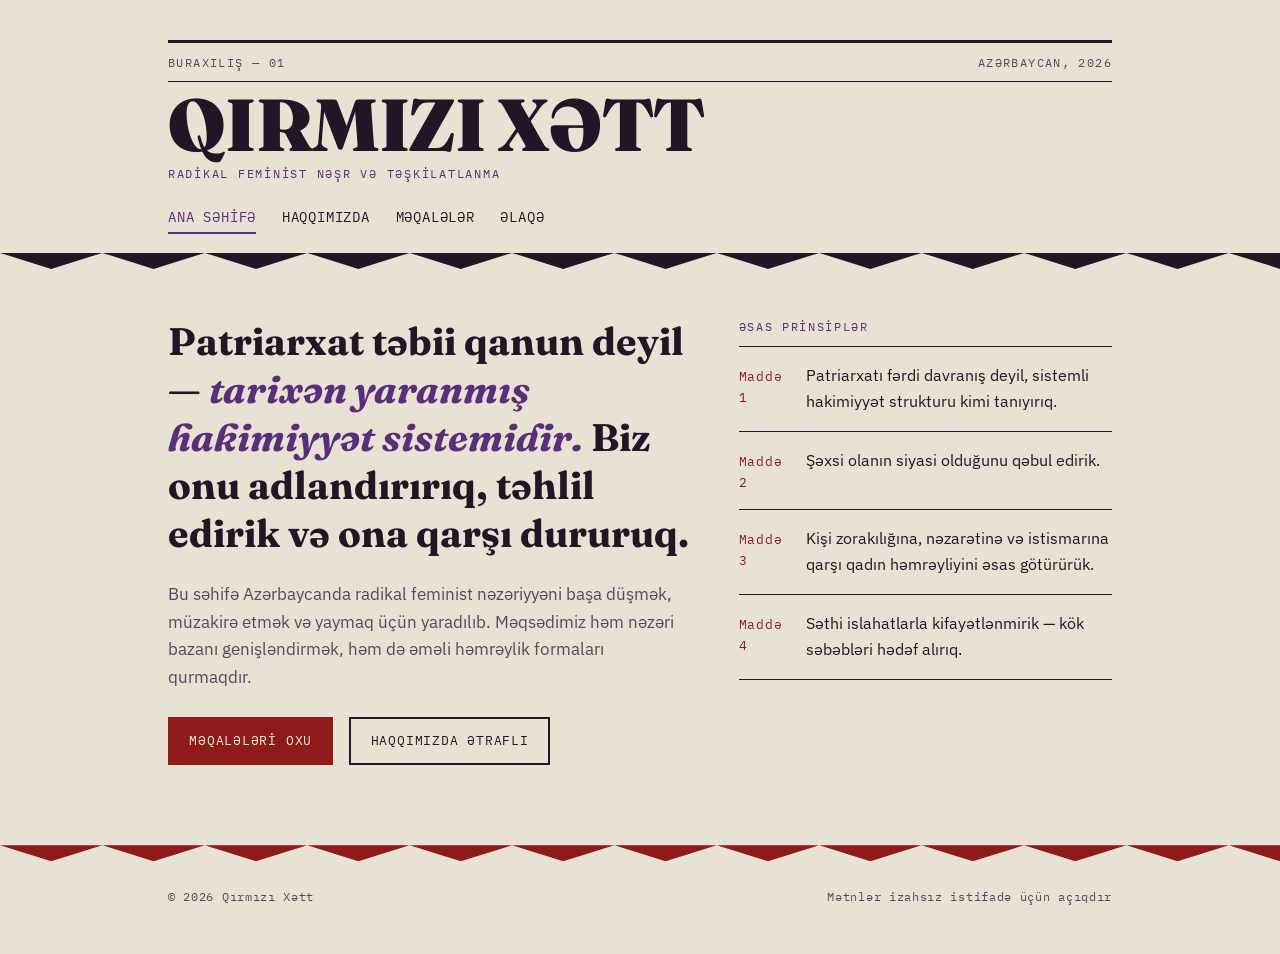
==== index.html @ 1944207a "Build static radfem Azerbaijani site without Supabase Drops accounts, admin panel and article submis" ====
<!DOCTYPE html>
<html lang="az">
<head>
<meta charset="UTF-8">
<meta name="viewport" content="width=device-width, initial-scale=1.0">
<title>Qırmızı Xətt — Ana Səhifə</title>
<meta name="description" content="Azərbaycan dilində radikal feminist nəzəriyyə, təhlil və resurslar.">
<link rel="stylesheet" href="styles.css">
</head>
<body>

<header class="masthead">
  <div class="masthead__top">
    <span>Buraxılış — 01</span>
    <span>Azərbaycan, 2026</span>
  </div>
  <a href="index.html" class="masthead__title">QIRMIZI XƏTT</a>
  <p class="masthead__tagline">Radikal Feminist Nəşr və Təşkilatlanma</p>
  <nav class="primary" aria-label="Əsas naviqasiya">
    <a href="index.html" aria-current="page">Ana Səhifə</a>
    <a href="about.html">Haqqımızda</a>
    <a href="articles.html">Məqalələr</a>
    <a href="contact.html">Əlaqə</a>
  </nav>
</header>

<div class="torn" role="presentation"></div>

<main>

  <section class="hero">
    <div>
      <p class="hero__statement">
        Patriarxat təbii qanun deyil — <em>tarixən yaranmış hakimiyyət sistemidir.</em>
        Biz onu adlandırırıq, təhlil edirik və ona qarşı dururuq.
      </p>
      <p class="hero__lede">
        Bu səhifə Azərbaycanda radikal feminist nəzəriyyəni başa düşmək, müzakirə etmək
        və yaymaq üçün yaradılıb. Məqsədimiz həm nəzəri bazanı genişləndirmək, həm də
        əməli həmrəylik formaları qurmaqdır.
      </p>
      <div class="cta-row">
        <a class="btn btn--filled" href="articles.html">Məqalələri oxu</a>
        <a class="btn" href="about.html">Haqqımızda ətraflı</a>
      </div>
    </div>

    <div>
      <p class="eyebrow">Əsas prinsiplər</p>
      <ol class="principles">
        <li>
          <span class="num">Maddə 1</span>
          <p>Patriarxatı fərdi davranış deyil, sistemli hakimiyyət strukturu kimi tanıyırıq.</p>
        </li>
        <li>
          <span class="num">Maddə 2</span>
          <p>Şəxsi olanın siyasi olduğunu qəbul edirik.</p>
        </li>
        <li>
          <span class="num">Maddə 3</span>
          <p>Kişi zorakılığına, nəzarətinə və istismarına qarşı qadın həmrəyliyini əsas götürürük.</p>
        </li>
        <li>
          <span class="num">Maddə 4</span>
          <p>Səthi islahatlarla kifayətlənmirik — kök səbəbləri hədəf alırıq.</p>
        </li>
      </ol>
    </div>
  </section>

</main>

<div class="torn torn--garnet" role="presentation"></div>

<footer>
  <span>© 2026 Qırmızı Xətt</span>
  <span>Mətnlər izahsız istifadə üçün açıqdır</span>
</footer>

</body>
</html>
---- styles.css ----
@import url('https://fonts.googleapis.com/css2?family=Fraunces:ital,opsz,wght@0,9..144,300;0,9..144,600;0,9..144,700;0,9..144,900;1,9..144,500&family=IBM+Plex+Sans:wght@400;500;600&family=IBM+Plex+Mono:wght@400;500&display=swap');

:root {
  --ink: #201625;
  --ink-soft: #55495C;
  --paper: #E8E2D4;
  --paper-raised: #F1ECE0;
  --garnet: #8F1A1A;
  --garnet-dark: #641010;
  --violet: #5A2E7A;
  --violet-dark: #3E1F56;
  --font-display: 'Fraunces', Georgia, serif;
  --font-body: 'IBM Plex Sans', -apple-system, sans-serif;
  --font-mono: 'IBM Plex Mono', 'Courier New', monospace;
  --measure: 42rem;
}

* { box-sizing: border-box; }

html { scroll-behavior: smooth; }

@media (prefers-reduced-motion: reduce) {
  html { scroll-behavior: auto; }
  * { animation: none !important; transition: none !important; }
}

body {
  margin: 0;
  background: var(--paper);
  color: var(--ink);
  font-family: var(--font-body);
  font-size: 1.05rem;
  line-height: 1.65;
  -webkit-font-smoothing: antialiased;
}

a { color: var(--garnet); text-decoration-thickness: 1.5px; text-underline-offset: 3px; }
a:hover { color: var(--garnet-dark); }
a:focus-visible, button:focus-visible {
  outline: 3px solid var(--violet);
  outline-offset: 2px;
}

img { max-width: 100%; }

/* ---------- Masthead ---------- */

.masthead {
  padding: 2.5rem 1.5rem 0;
  max-width: 62rem;
  margin: 0 auto;
}

.masthead__top {
  display: flex;
  justify-content: space-between;
  align-items: baseline;
  flex-wrap: wrap;
  gap: 0.5rem 1.5rem;
  border-top: 3px solid var(--ink);
  border-bottom: 1px solid var(--ink);
  padding: 0.6rem 0;
  font-family: var(--font-mono);
  font-size: 0.72rem;
  letter-spacing: 0.12em;
  text-transform: uppercase;
  color: var(--ink-soft);
}

.masthead__title {
  display: block;
  font-family: var(--font-display);
  font-weight: 900;
  font-size: clamp(2.6rem, 8vw, 4.6rem);
  letter-spacing: -0.01em;
  line-height: 0.95;
  margin: 0.5rem 0 0.2rem;
  color: var(--ink);
  text-decoration: none;
}
.masthead__title:hover { color: var(--garnet); }

.masthead__tagline {
  font-family: var(--font-mono);
  font-size: 0.78rem;
  letter-spacing: 0.14em;
  text-transform: uppercase;
  color: var(--violet);
  margin: 0 0 1.4rem;
}

nav.primary {
  display: flex;
  flex-wrap: wrap;
  gap: 1.6rem;
  font-family: var(--font-mono);
  font-size: 0.85rem;
  letter-spacing: 0.06em;
  text-transform: uppercase;
  padding-bottom: 1.2rem;
}

nav.primary a {
  color: var(--ink);
  text-decoration: none;
  padding-bottom: 3px;
  border-bottom: 2px solid transparent;
}
nav.primary a:hover,
nav.primary a[aria-current="page"] {
  color: var(--violet);
  border-bottom-color: var(--violet);
}

/* ---------- Torn paper divider (signature element) ---------- */

.torn {
  height: 16px;
  background: var(--ink);
  clip-path: polygon(
    0% 0%, 4% 100%, 8% 0%, 12% 100%, 16% 0%, 20% 100%, 24% 0%, 28% 100%,
    32% 0%, 36% 100%, 40% 0%, 44% 100%, 48% 0%, 52% 100%, 56% 0%, 60% 100%,
    64% 0%, 68% 100%, 72% 0%, 76% 100%, 80% 0%, 84% 100%, 88% 0%, 92% 100%,
    96% 0%, 100% 100%, 100% 0%
  );
}
.torn--garnet { background: var(--garnet); }
.torn--violet { background: var(--violet); height: 10px; }

/* ---------- Layout shells ---------- */

main {
  max-width: 62rem;
  margin: 0 auto;
  padding: 3rem 1.5rem 5rem;
}

.prose { max-width: var(--measure); }

section + section { margin-top: 3.5rem; }

/* ---------- Hero (home) ---------- */

.hero {
  display: grid;
  grid-template-columns: 1.4fr 1fr;
  gap: 3rem;
  align-items: start;
}

.hero__statement {
  font-family: var(--font-display);
  font-weight: 700;
  font-size: clamp(1.6rem, 3.4vw, 2.4rem);
  line-height: 1.25;
  margin: 0 0 1.5rem;
}

.hero__statement em {
  font-style: italic;
  color: var(--violet);
}

.hero__lede {
  color: var(--ink-soft);
  font-size: 1.05rem;
  max-width: 34rem;
}

.cta-row {
  display: flex;
  gap: 1rem;
  flex-wrap: wrap;
  margin-top: 1.6rem;
}

.btn {
  display: inline-block;
  font-family: var(--font-mono);
  font-size: 0.82rem;
  letter-spacing: 0.06em;
  text-transform: uppercase;
  text-decoration: none;
  padding: 0.7rem 1.2rem;
  border: 2px solid var(--ink);
  color: var(--ink);
  transition: background 0.15s ease, color 0.15s ease;
}
.btn:hover { background: var(--ink); color: var(--paper); }
.btn--filled { background: var(--garnet); border-color: var(--garnet); color: var(--paper-raised); }
.btn--filled:hover { background: var(--garnet-dark); border-color: var(--garnet-dark); color: var(--paper-raised); }

/* ---------- Principles list ("maddə") ---------- */

.principles {
  list-style: none;
  margin: 0;
  padding: 0;
  border-top: 1px solid var(--ink);
}

.principles li {
  display: grid;
  grid-template-columns: 3.2rem 1fr;
  gap: 1rem;
  padding: 1rem 0;
  border-bottom: 1px solid var(--ink);
  align-items: baseline;
}

.principles .num {
  font-family: var(--font-mono);
  font-size: 0.8rem;
  color: var(--garnet);
  letter-spacing: 0.06em;
}

.principles p { margin: 0; font-size: 0.98rem; }

/* ---------- Headings & body text ---------- */

h1.page-title {
  font-family: var(--font-display);
  font-weight: 800;
  font-size: clamp(2rem, 5vw, 3rem);
  line-height: 1.05;
  margin: 0 0 0.5rem;
}

.eyebrow {
  font-family: var(--font-mono);
  font-size: 0.75rem;
  letter-spacing: 0.14em;
  text-transform: uppercase;
  color: var(--violet);
  margin: 0 0 0.6rem;
}

h2 {
  font-family: var(--font-display);
  font-weight: 700;
  font-size: 1.5rem;
  margin: 0 0 0.8rem;
}

.prose p { margin: 0 0 1.1rem; }

.note {
  background: var(--paper-raised);
  border-left: 3px solid var(--violet);
  padding: 0.9rem 1.1rem;
  font-size: 0.92rem;
  color: var(--ink-soft);
  margin: 1.5rem 0;
}
.note strong { color: var(--ink); }

/* ---------- Article entries ---------- */

.article-entry {
  padding: 2rem 0;
  border-bottom: 1px solid var(--ink-soft);
}
.article-entry:first-of-type { padding-top: 0; }

.article-entry .eyebrow { margin-bottom: 0.4rem; }

.article-entry h2 { margin-bottom: 0.9rem; }

.article-entry h2 a { color: var(--ink); text-decoration: none; }
.article-entry h2 a:hover { color: var(--violet); }

.read-more {
  display: inline-block;
  margin-top: 0.3rem;
  font-family: var(--font-mono);
  font-size: 0.8rem;
  letter-spacing: 0.05em;
  text-transform: uppercase;
  text-decoration: none;
  color: var(--garnet);
  border-bottom: 2px solid var(--garnet);
  padding-bottom: 2px;
}
.read-more:hover { color: var(--garnet-dark); border-bottom-color: var(--garnet-dark); }

.back-link {
  display: inline-block;
  margin-bottom: 1.8rem;
  font-family: var(--font-mono);
  font-size: 0.78rem;
  letter-spacing: 0.05em;
  text-transform: uppercase;
  text-decoration: none;
  color: var(--ink-soft);
}
.back-link:hover { color: var(--violet); }

/* ---------- Comments ---------- */

.comments {
  margin-top: 3.5rem;
  padding-top: 2rem;
  border-top: 1px solid var(--ink);
}

.comments-note {
  font-size: 0.92rem;
  color: var(--ink-soft);
  max-width: var(--measure);
  margin: 0 0 1.4rem;
}

#cusdis_thread { max-width: var(--measure); }

/* ---------- Contact ---------- */

.contact-block {
  font-family: var(--font-mono);
  font-size: 0.95rem;
  background: var(--paper-raised);
  border: 1px solid var(--ink);
  padding: 1.4rem 1.6rem;
  margin: 1.5rem 0;
}
.contact-block dt { color: var(--ink-soft); text-transform: uppercase; font-size: 0.72rem; letter-spacing: 0.1em; margin-top: 0.9rem; }
.contact-block dt:first-child { margin-top: 0; }
.contact-block dd { margin: 0.2rem 0 0; font-size: 1rem; }

/* ---------- Footer ---------- */

footer {
  max-width: 62rem;
  margin: 0 auto;
  padding: 1.6rem 1.5rem 3rem;
  font-family: var(--font-mono);
  font-size: 0.72rem;
  letter-spacing: 0.06em;
  color: var(--ink-soft);
  display: flex;
  justify-content: space-between;
  flex-wrap: wrap;
  gap: 0.5rem;
}

/* ---------- Responsive ---------- */

@media (max-width: 720px) {
  .hero { grid-template-columns: 1fr; gap: 2rem; }
  .principles li { grid-template-columns: 2.4rem 1fr; }
  nav.primary { gap: 1rem 1.3rem; }
}

/* ---------- Empty state ---------- */

.empty-state {
  font-size: 0.92rem;
  color: var(--ink-soft);
  font-style: italic;
}

/* ---------- Article images ---------- */

.article-image {
  margin: 2rem 0;
}
.article-image img {
  width: 100%;
  height: auto;
  display: block;
  border: 1px solid var(--ink);
}
.article-image figcaption {
  font-family: var(--font-mono);
  font-size: 0.78rem;
  color: var(--ink-soft);
  margin-top: 0.5rem;
  letter-spacing: 0.02em;
}
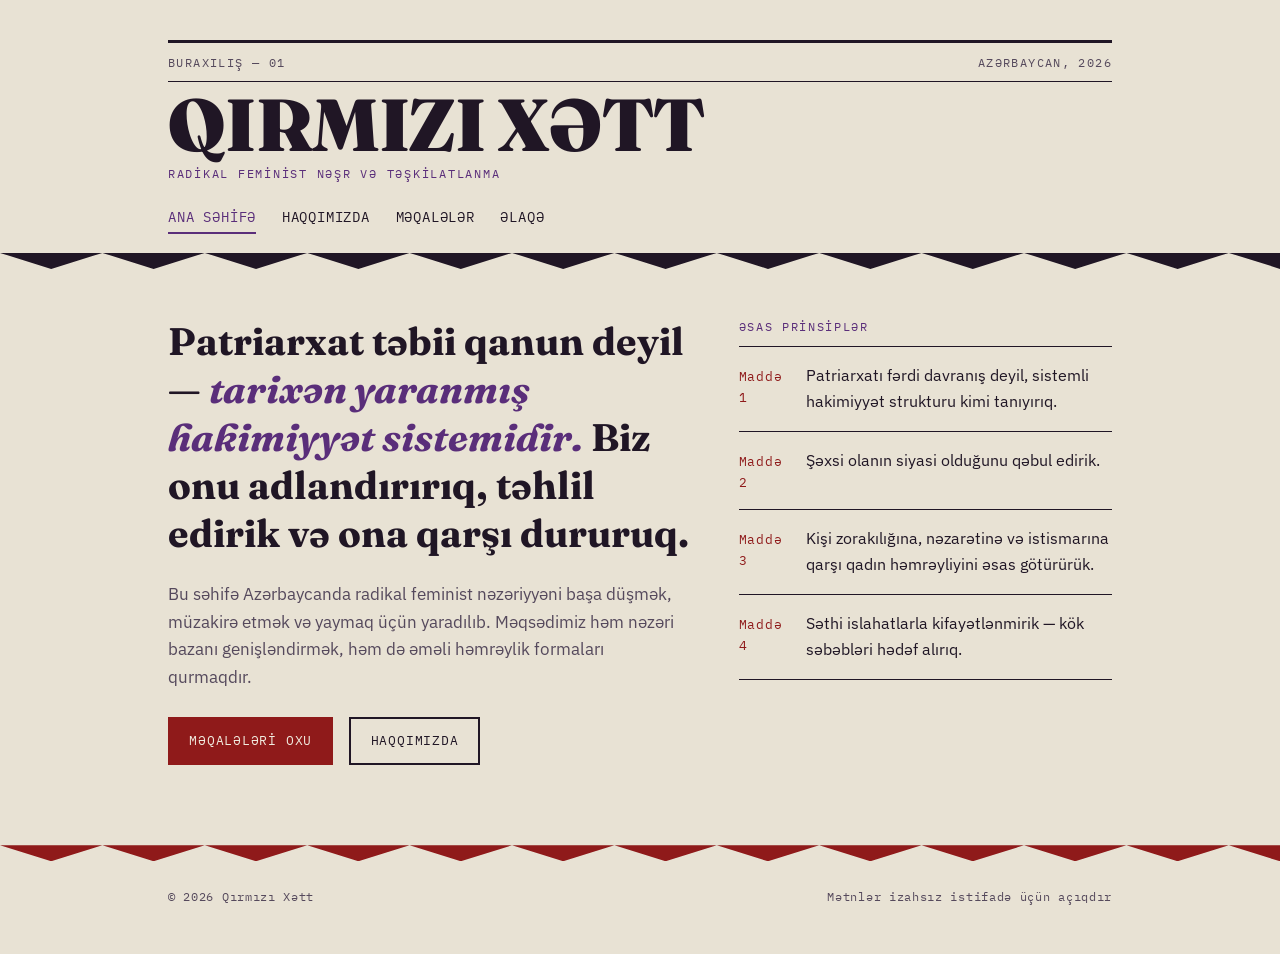
==== commit 8d92c960: "Update index.html" ====
--- a/index.html
+++ b/index.html
@@ -41,7 +41,7 @@
       </p>
       <div class="cta-row">
         <a class="btn btn--filled" href="articles.html">Məqalələri oxu</a>
-        <a class="btn" href="about.html">Haqqımızda ətraflı</a>
+        <a class="btn" href="about.html">Haqqımızda</a>
       </div>
     </div>
 
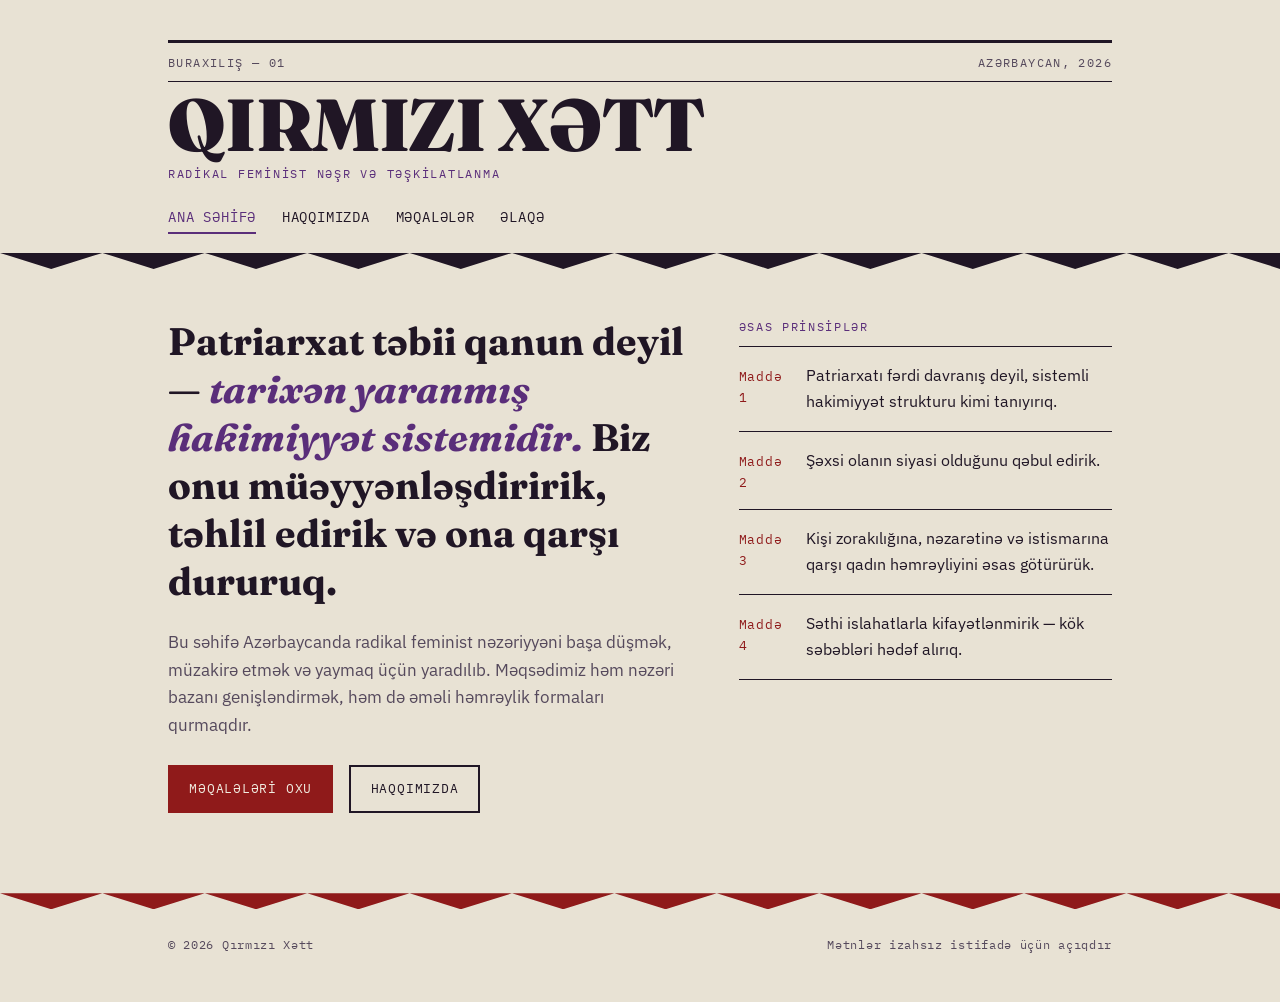
==== commit 7c0bb245: "Updated index" ====
--- a/index.html
+++ b/index.html
@@ -32,7 +32,7 @@
     <div>
       <p class="hero__statement">
         Patriarxat təbii qanun deyil — <em>tarixən yaranmış hakimiyyət sistemidir.</em>
-        Biz onu adlandırırıq, təhlil edirik və ona qarşı dururuq.
+        Biz onu müəyyənləşdiririk, təhlil edirik və ona qarşı dururuq.
       </p>
       <p class="hero__lede">
         Bu səhifə Azərbaycanda radikal feminist nəzəriyyəni başa düşmək, müzakirə etmək
